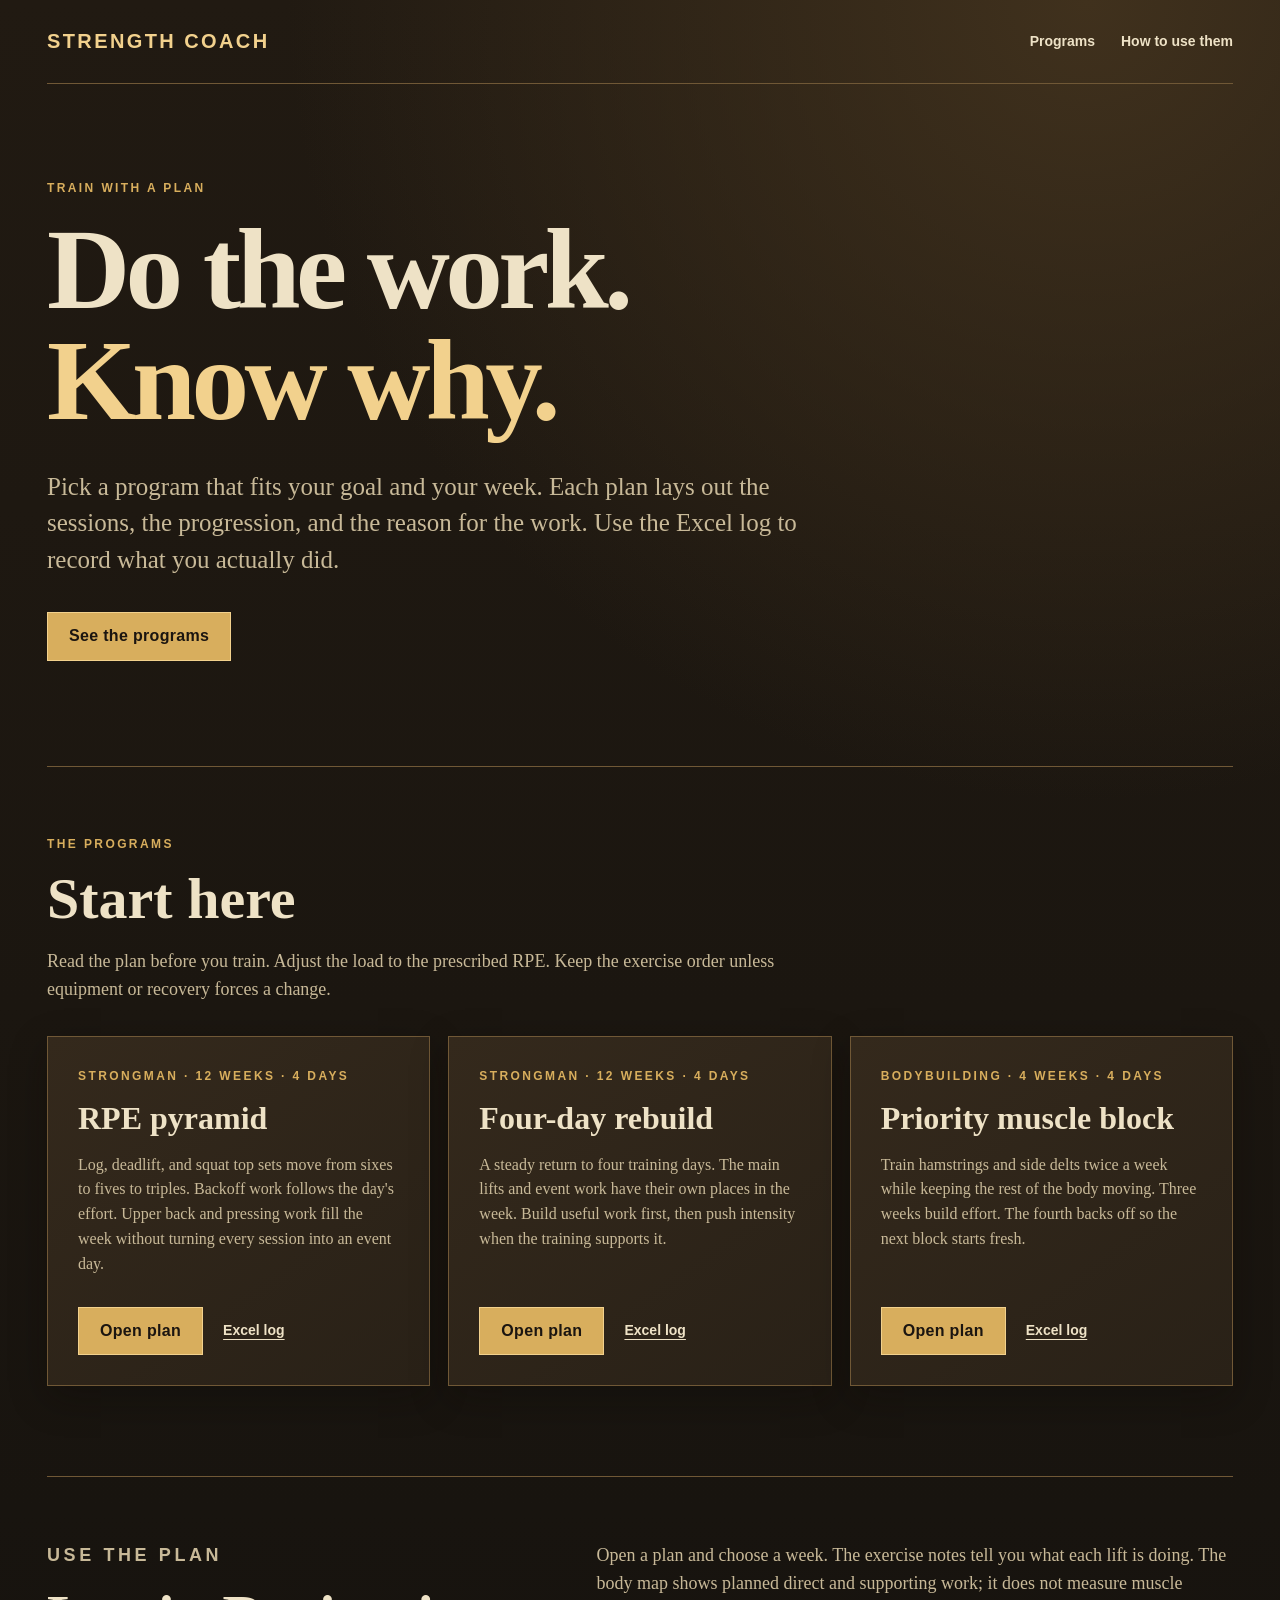
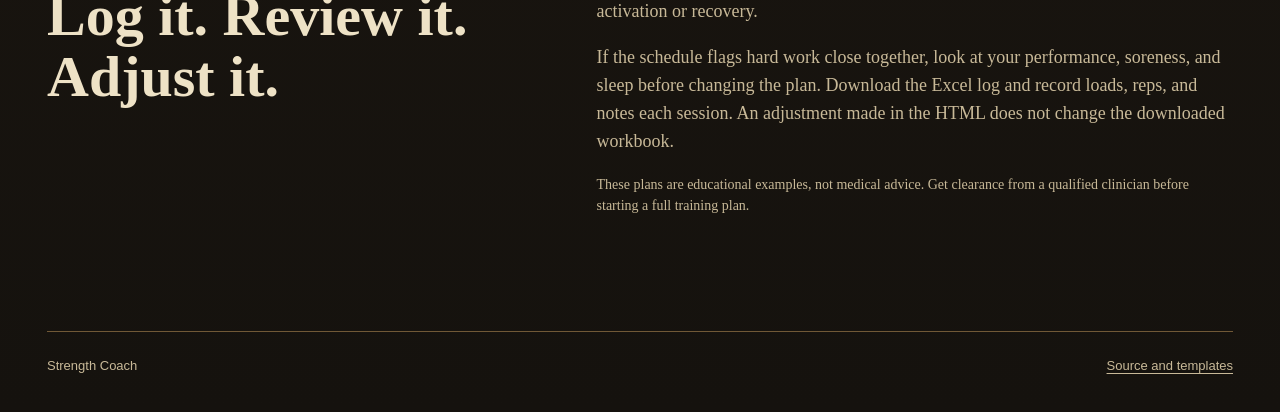
==== site/index.html @ 4dc1a94c "Build interactive training plans and simplify program site" ====
<!doctype html>
<html lang="en">
<head>
  <meta charset="utf-8">
  <meta name="viewport" content="width=device-width, initial-scale=1">
  <meta name="description" content="Complete strength training plans with weekly sessions, exercise notes, muscle work, and Excel logs.">
  <meta name="theme-color" content="#1b1510">
  <title>Strength Coach | Training Plans</title>
  <link rel="stylesheet" href="styles.css">
</head>
<body>
  <div class="page">
    <header class="topbar">
      <a class="brand" href="#top">Strength Coach</a>
      <nav aria-label="Primary"><a href="#programs">Programs</a><a href="#using">How to use them</a></nav>
    </header>
    <main id="top">
      <section class="hero" aria-labelledby="page-title">
        <p class="eyebrow">TRAIN WITH A PLAN</p>
        <h1 id="page-title">Do the work.<br><em>Know why.</em></h1>
        <p class="lead">Pick a program that fits your goal and your week. Each plan lays out the sessions, the progression, and the reason for the work. Use the Excel log to record what you actually did.</p>
        <a class="button" href="#programs">See the programs</a>
      </section>
      <section id="programs" class="programs" aria-labelledby="programs-title">
        <div class="section-heading"><p class="eyebrow">THE PROGRAMS</p><h2 id="programs-title">Start here</h2><p>Read the plan before you train. Adjust the load to the prescribed RPE. Keep the exercise order unless equipment or recovery forces a change.</p></div>
        <div class="cards">
          <article class="card"><p class="card-type">STRONGMAN · 12 WEEKS · 4 DAYS</p><h3>RPE pyramid</h3><p>Log, deadlift, and squat top sets move from sixes to fives to triples. Backoff work follows the day's effort. Upper back and pressing work fill the week without turning every session into an event day.</p><div class="card-links"><a class="button" href="plans/strongman-rpe-pyramid.html">Open plan</a><a class="text-link" href="assets/generated-programs/12_week_strongman_4_day_rpe_pyramid_program.xlsx" download>Excel log</a></div></article>
          <article class="card"><p class="card-type">STRONGMAN · 12 WEEKS · 4 DAYS</p><h3>Four-day rebuild</h3><p>A steady return to four training days. The main lifts and event work have their own places in the week. Build useful work first, then push intensity when the training supports it.</p><div class="card-links"><a class="button" href="plans/strongman-rebuild.html">Open plan</a><a class="text-link" href="assets/generated-programs/12_week_strongman_program.xlsx" download>Excel log</a></div></article>
          <article class="card"><p class="card-type">BODYBUILDING · 4 WEEKS · 4 DAYS</p><h3>Priority muscle block</h3><p>Train hamstrings and side delts twice a week while keeping the rest of the body moving. Three weeks build effort. The fourth backs off so the next block starts fresh.</p><div class="card-links"><a class="button" href="plans/bodybuilding-priority-block.html">Open plan</a><a class="text-link" href="assets/generated-programs/bodybuilding-priority-block.xlsx" download>Excel log</a></div></article>
        </div>
      </section>
      <section id="using" class="using" aria-labelledby="using-title"><div><p class="eyebrow">USE THE PLAN</p><h2 id="using-title">Log it. Review it. Adjust it.</h2></div><div><p>Open a plan and choose a week. The exercise notes tell you what each lift is doing. The body map shows planned direct and supporting work; it does not measure muscle activation or recovery.</p><p>If the schedule flags hard work close together, look at your performance, soreness, and sleep before changing the plan. Download the Excel log and record loads, reps, and notes each session. An adjustment made in the HTML does not change the downloaded workbook.</p><p class="fine">These plans are educational examples, not medical advice. Get clearance from a qualified clinician before starting a full training plan.</p></div></section>
    </main>
    <footer><span>Strength Coach</span><a href="https://github.com/ryeceps/strength-coach">Source and templates</a></footer>
  </div>
</body>
</html>
---- site/styles.css ----
:root{color-scheme:dark;--bg:#1b1510;--panel:#292117;--panel2:#34291c;--line:#705836;--ink:#eee2c6;--muted:#c8b998;--gold:#d8ae5d;--goldbright:#f2d18d}*{box-sizing:border-box}html{scroll-behavior:smooth}body{margin:0;background:radial-gradient(circle at 85% 0,#40311d 0,transparent 35%),linear-gradient(180deg,#211a12,#15120e);color:var(--ink);font:16px/1.55 Georgia,serif}a{color:inherit}a:focus-visible{outline:3px solid var(--goldbright);outline-offset:4px}.page{max-width:1250px;margin:auto;padding:0 32px}.topbar{display:flex;justify-content:space-between;align-items:center;gap:24px;padding:26px 0;border-bottom:1px solid var(--line)}.brand,.eyebrow,.card-type,.button,.text-link,nav,footer{font-family:Arial,sans-serif}.brand{font-size:20px;letter-spacing:.12em;text-decoration:none;text-transform:uppercase;font-weight:800;color:var(--goldbright)}nav{display:flex;gap:26px;font-size:14px;font-weight:700}nav a{text-decoration:none}nav a:hover,.text-link:hover,footer a:hover{color:var(--goldbright)}.hero{padding:95px 0 105px;max-width:850px}.eyebrow,.card-type{margin:0 0 16px;color:var(--gold);font-weight:800;font-size:12px;letter-spacing:.2em}.hero h1{font-size:clamp(58px,9vw,116px);line-height:.97;letter-spacing:-.04em;margin:0 0 32px;font-weight:700}.hero h1 em{font-style:normal;color:var(--goldbright)}.lead{font-size:clamp(19px,2vw,25px);line-height:1.45;max-width:760px;margin:0 0 34px;color:var(--muted)}.button{display:inline-flex;align-items:center;justify-content:center;min-height:48px;padding:11px 21px;background:var(--gold);border:1px solid var(--goldbright);color:#1b1510;text-decoration:none;font-weight:800;letter-spacing:.02em}.button:hover{background:var(--goldbright)}.programs{padding:68px 0 90px;border-top:1px solid var(--line)}.section-heading{max-width:760px;margin-bottom:32px}.section-heading h2,.using h2{font-size:clamp(36px,5vw,58px);line-height:1.05;margin:0 0 18px}.section-heading>p:last-child,.using p{color:var(--muted);font-size:18px}.cards{display:grid;grid-template-columns:repeat(3,minmax(0,1fr));gap:18px}.card{min-width:0;display:flex;flex-direction:column;padding:30px;background:linear-gradient(145deg,var(--panel2),var(--panel));border:1px solid var(--line);box-shadow:0 12px 35px #0b090755}.card h3{font-size:32px;line-height:1.1;margin:0 0 16px}.card>p:not(.card-type){color:var(--muted);margin:0 0 30px;flex:1}.card-links{display:flex;align-items:center;flex-wrap:wrap;gap:20px}.text-link{font-size:14px;font-weight:800;text-underline-offset:4px}.using{display:grid;grid-template-columns:1fr 1.3fr;gap:60px;padding:65px 0 100px;border-top:1px solid var(--line)}.using p:first-child{margin-top:0}.using .fine{font-size:14px}footer{display:flex;justify-content:space-between;gap:20px;padding:24px 0 36px;border-top:1px solid var(--line);color:var(--muted);font-size:13px}footer a{text-underline-offset:3px}@media(max-width:900px){.cards{grid-template-columns:1fr}.card{min-height:0}.using{grid-template-columns:1fr;gap:12px}.hero{padding:75px 0 82px}}@media(max-width:560px){.page{padding:0 18px}.topbar{padding:20px 0}.brand{font-size:15px}nav{gap:12px;font-size:12px}.hero{padding:70px 0}.hero h1{font-size:clamp(52px,13vw,72px)}.lead{font-size:18px}.programs{padding:54px 0}.card{padding:24px}.card h3{font-size:28px}.using{padding:55px 0 75px}footer{flex-direction:column}}
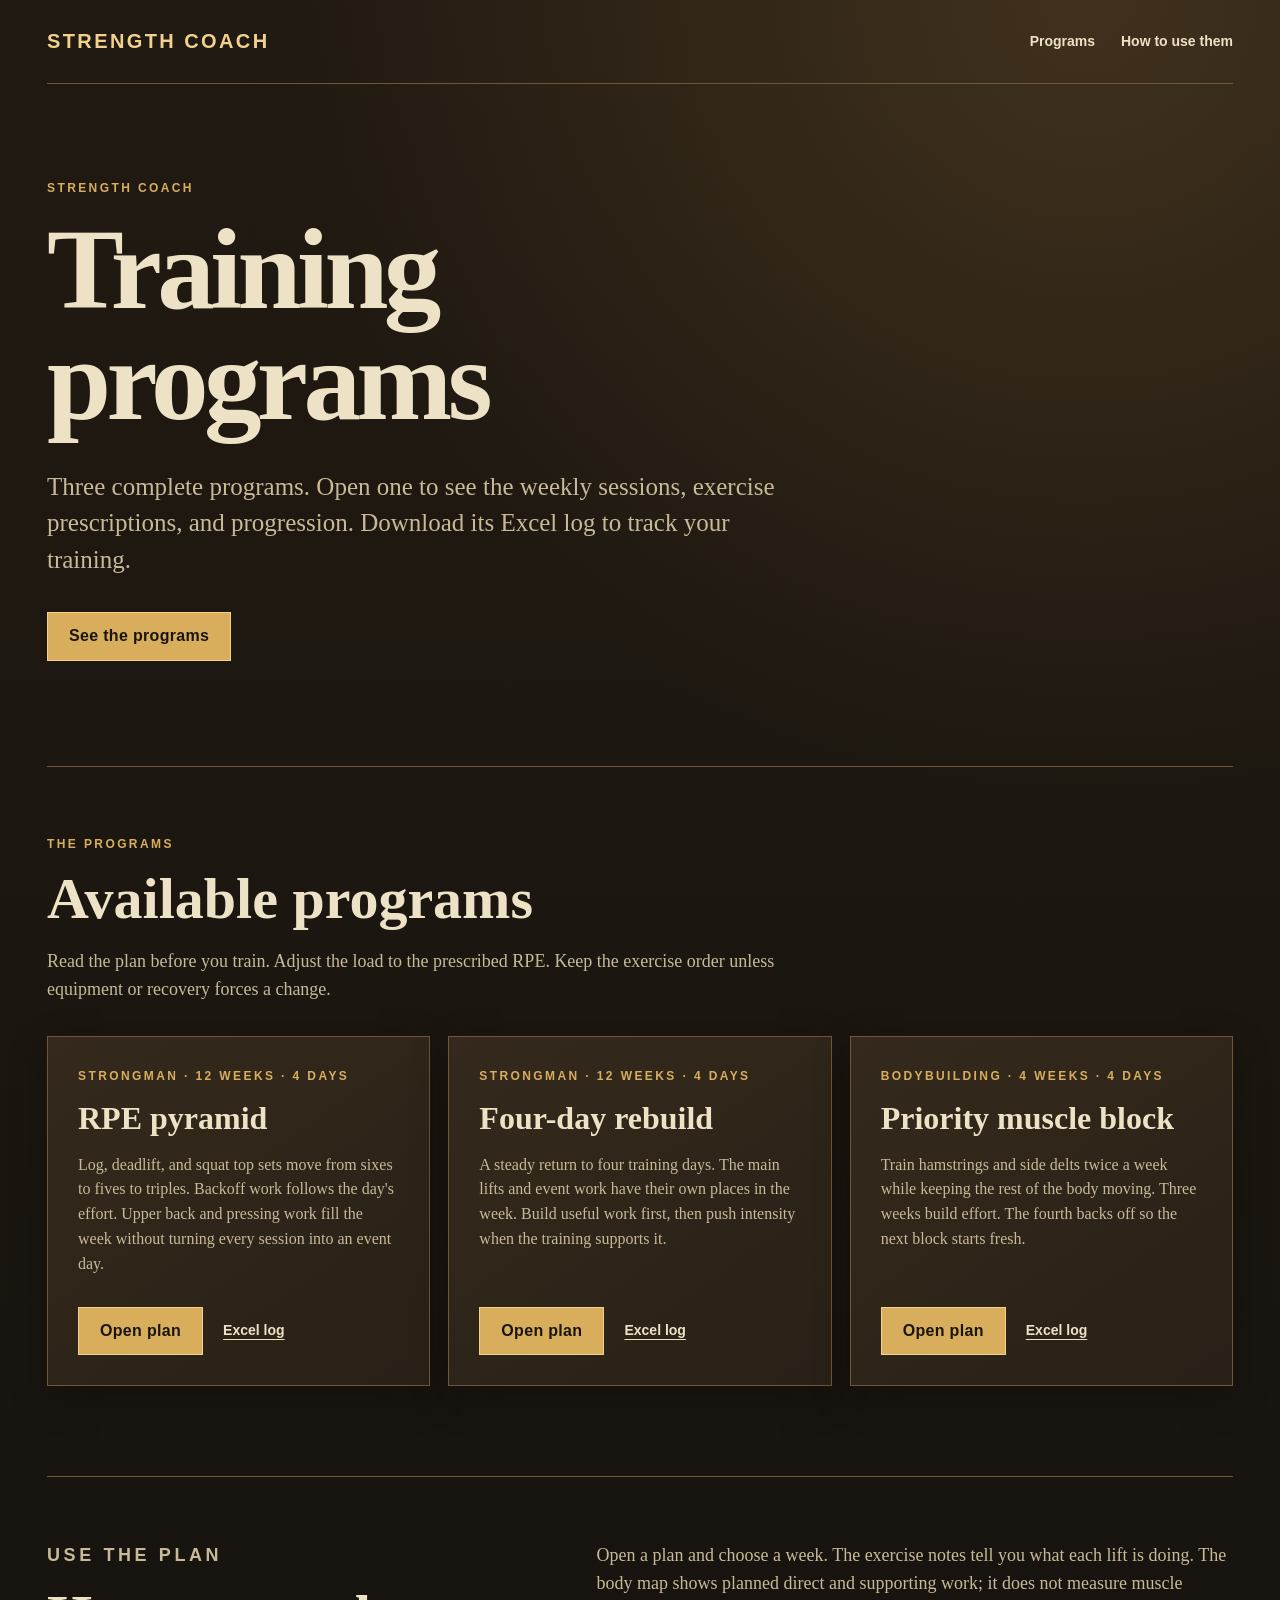
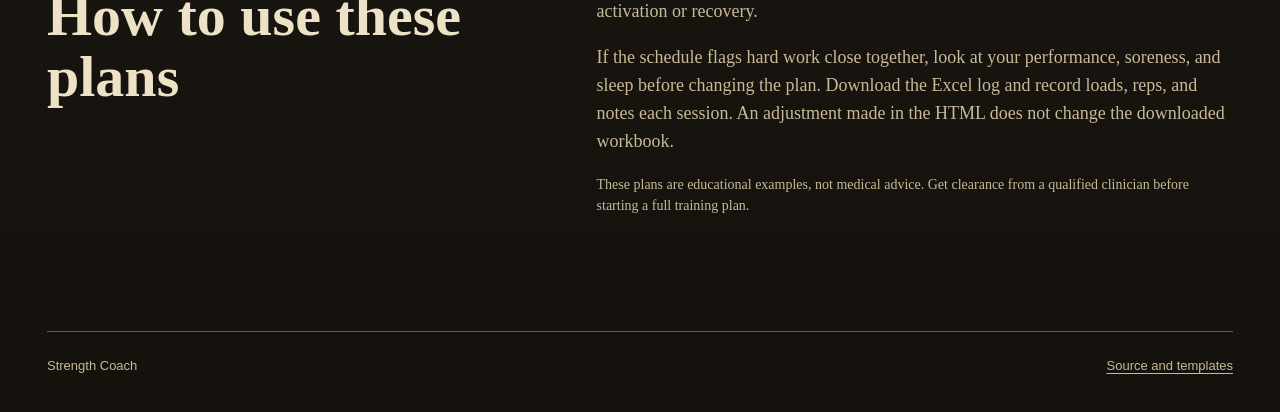
==== commit 5860d786: "Use plain headings on program library" ====
--- a/site/index.html
+++ b/site/index.html
@@ -16,20 +16,20 @@
     </header>
     <main id="top">
       <section class="hero" aria-labelledby="page-title">
-        <p class="eyebrow">TRAIN WITH A PLAN</p>
-        <h1 id="page-title">Do the work.<br><em>Know why.</em></h1>
-        <p class="lead">Pick a program that fits your goal and your week. Each plan lays out the sessions, the progression, and the reason for the work. Use the Excel log to record what you actually did.</p>
+        <p class="eyebrow">STRENGTH COACH</p>
+        <h1 id="page-title">Training programs</h1>
+        <p class="lead">Three complete programs. Open one to see the weekly sessions, exercise prescriptions, and progression. Download its Excel log to track your training.</p>
         <a class="button" href="#programs">See the programs</a>
       </section>
       <section id="programs" class="programs" aria-labelledby="programs-title">
-        <div class="section-heading"><p class="eyebrow">THE PROGRAMS</p><h2 id="programs-title">Start here</h2><p>Read the plan before you train. Adjust the load to the prescribed RPE. Keep the exercise order unless equipment or recovery forces a change.</p></div>
+        <div class="section-heading"><p class="eyebrow">THE PROGRAMS</p><h2 id="programs-title">Available programs</h2><p>Read the plan before you train. Adjust the load to the prescribed RPE. Keep the exercise order unless equipment or recovery forces a change.</p></div>
         <div class="cards">
           <article class="card"><p class="card-type">STRONGMAN · 12 WEEKS · 4 DAYS</p><h3>RPE pyramid</h3><p>Log, deadlift, and squat top sets move from sixes to fives to triples. Backoff work follows the day's effort. Upper back and pressing work fill the week without turning every session into an event day.</p><div class="card-links"><a class="button" href="plans/strongman-rpe-pyramid.html">Open plan</a><a class="text-link" href="assets/generated-programs/12_week_strongman_4_day_rpe_pyramid_program.xlsx" download>Excel log</a></div></article>
           <article class="card"><p class="card-type">STRONGMAN · 12 WEEKS · 4 DAYS</p><h3>Four-day rebuild</h3><p>A steady return to four training days. The main lifts and event work have their own places in the week. Build useful work first, then push intensity when the training supports it.</p><div class="card-links"><a class="button" href="plans/strongman-rebuild.html">Open plan</a><a class="text-link" href="assets/generated-programs/12_week_strongman_program.xlsx" download>Excel log</a></div></article>
           <article class="card"><p class="card-type">BODYBUILDING · 4 WEEKS · 4 DAYS</p><h3>Priority muscle block</h3><p>Train hamstrings and side delts twice a week while keeping the rest of the body moving. Three weeks build effort. The fourth backs off so the next block starts fresh.</p><div class="card-links"><a class="button" href="plans/bodybuilding-priority-block.html">Open plan</a><a class="text-link" href="assets/generated-programs/bodybuilding-priority-block.xlsx" download>Excel log</a></div></article>
         </div>
       </section>
-      <section id="using" class="using" aria-labelledby="using-title"><div><p class="eyebrow">USE THE PLAN</p><h2 id="using-title">Log it. Review it. Adjust it.</h2></div><div><p>Open a plan and choose a week. The exercise notes tell you what each lift is doing. The body map shows planned direct and supporting work; it does not measure muscle activation or recovery.</p><p>If the schedule flags hard work close together, look at your performance, soreness, and sleep before changing the plan. Download the Excel log and record loads, reps, and notes each session. An adjustment made in the HTML does not change the downloaded workbook.</p><p class="fine">These plans are educational examples, not medical advice. Get clearance from a qualified clinician before starting a full training plan.</p></div></section>
+      <section id="using" class="using" aria-labelledby="using-title"><div><p class="eyebrow">USE THE PLAN</p><h2 id="using-title">How to use these plans</h2></div><div><p>Open a plan and choose a week. The exercise notes tell you what each lift is doing. The body map shows planned direct and supporting work; it does not measure muscle activation or recovery.</p><p>If the schedule flags hard work close together, look at your performance, soreness, and sleep before changing the plan. Download the Excel log and record loads, reps, and notes each session. An adjustment made in the HTML does not change the downloaded workbook.</p><p class="fine">These plans are educational examples, not medical advice. Get clearance from a qualified clinician before starting a full training plan.</p></div></section>
     </main>
     <footer><span>Strength Coach</span><a href="https://github.com/ryeceps/strength-coach">Source and templates</a></footer>
   </div>
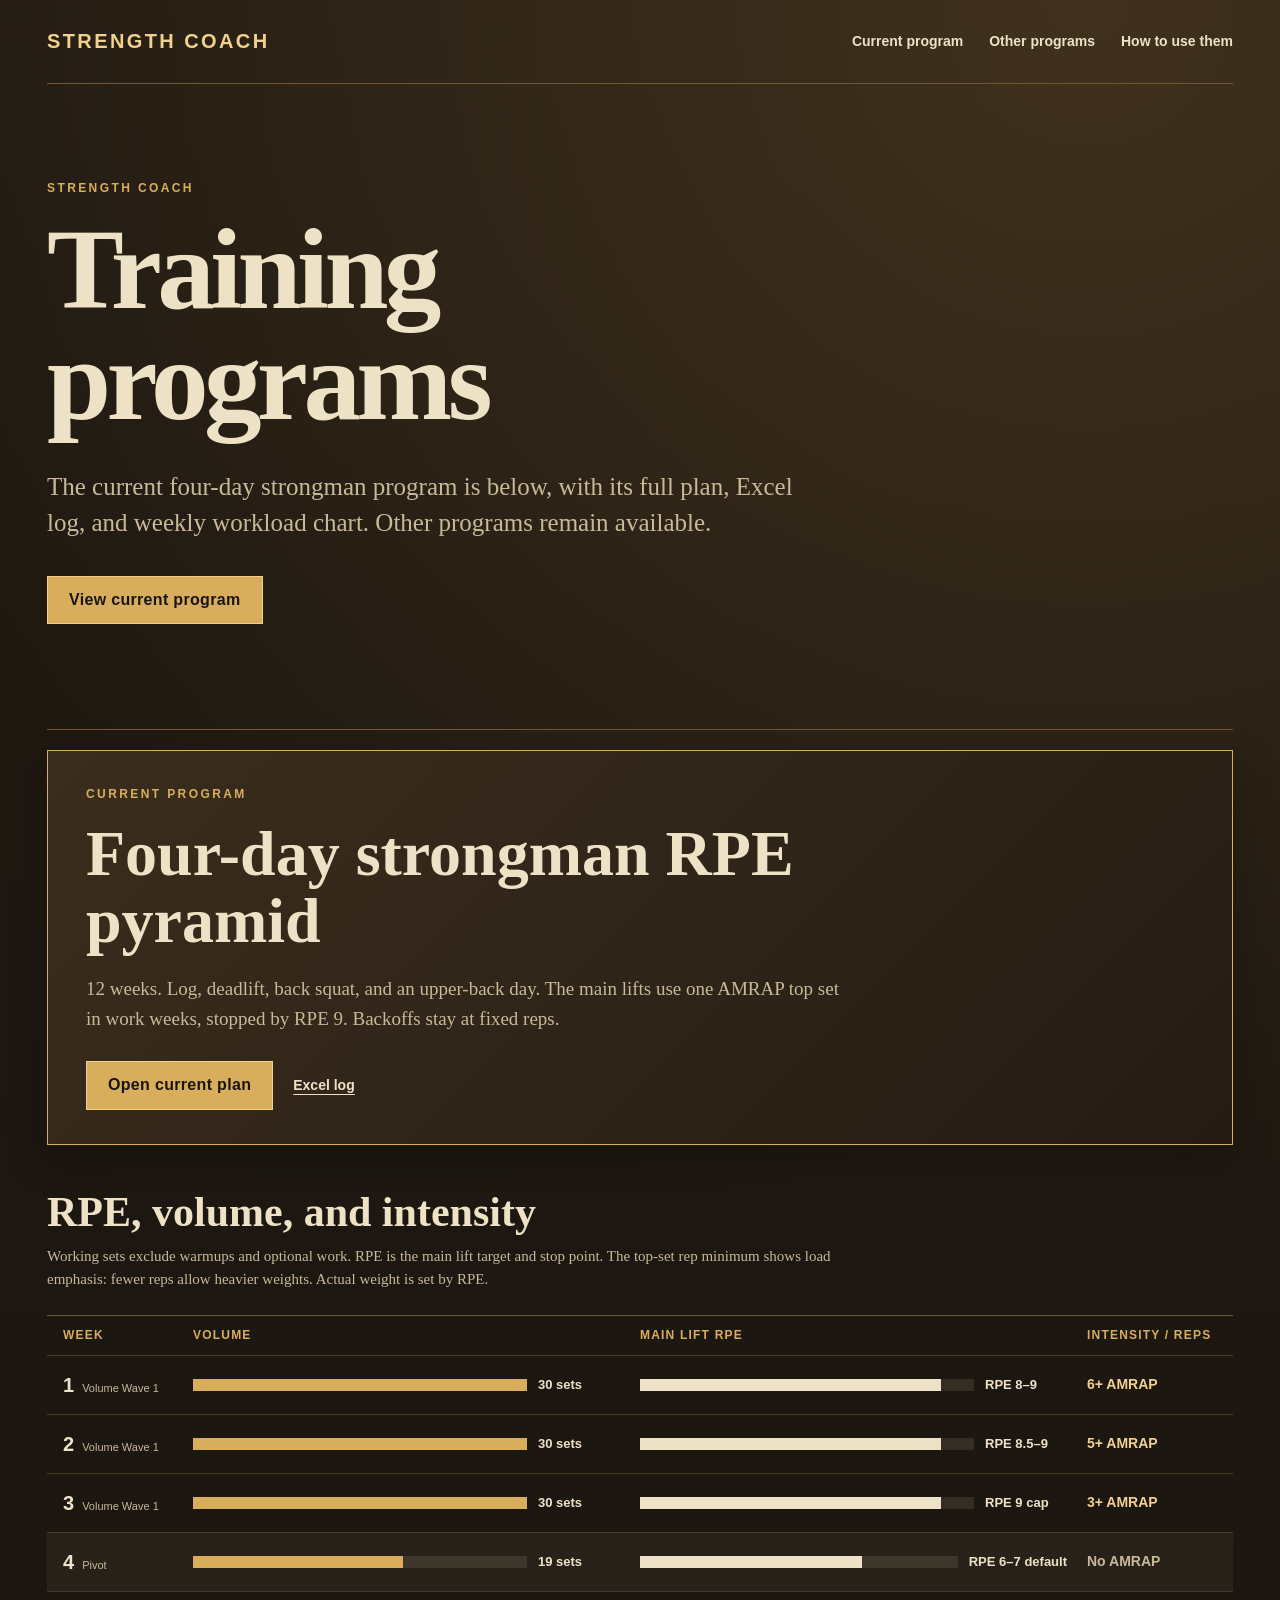
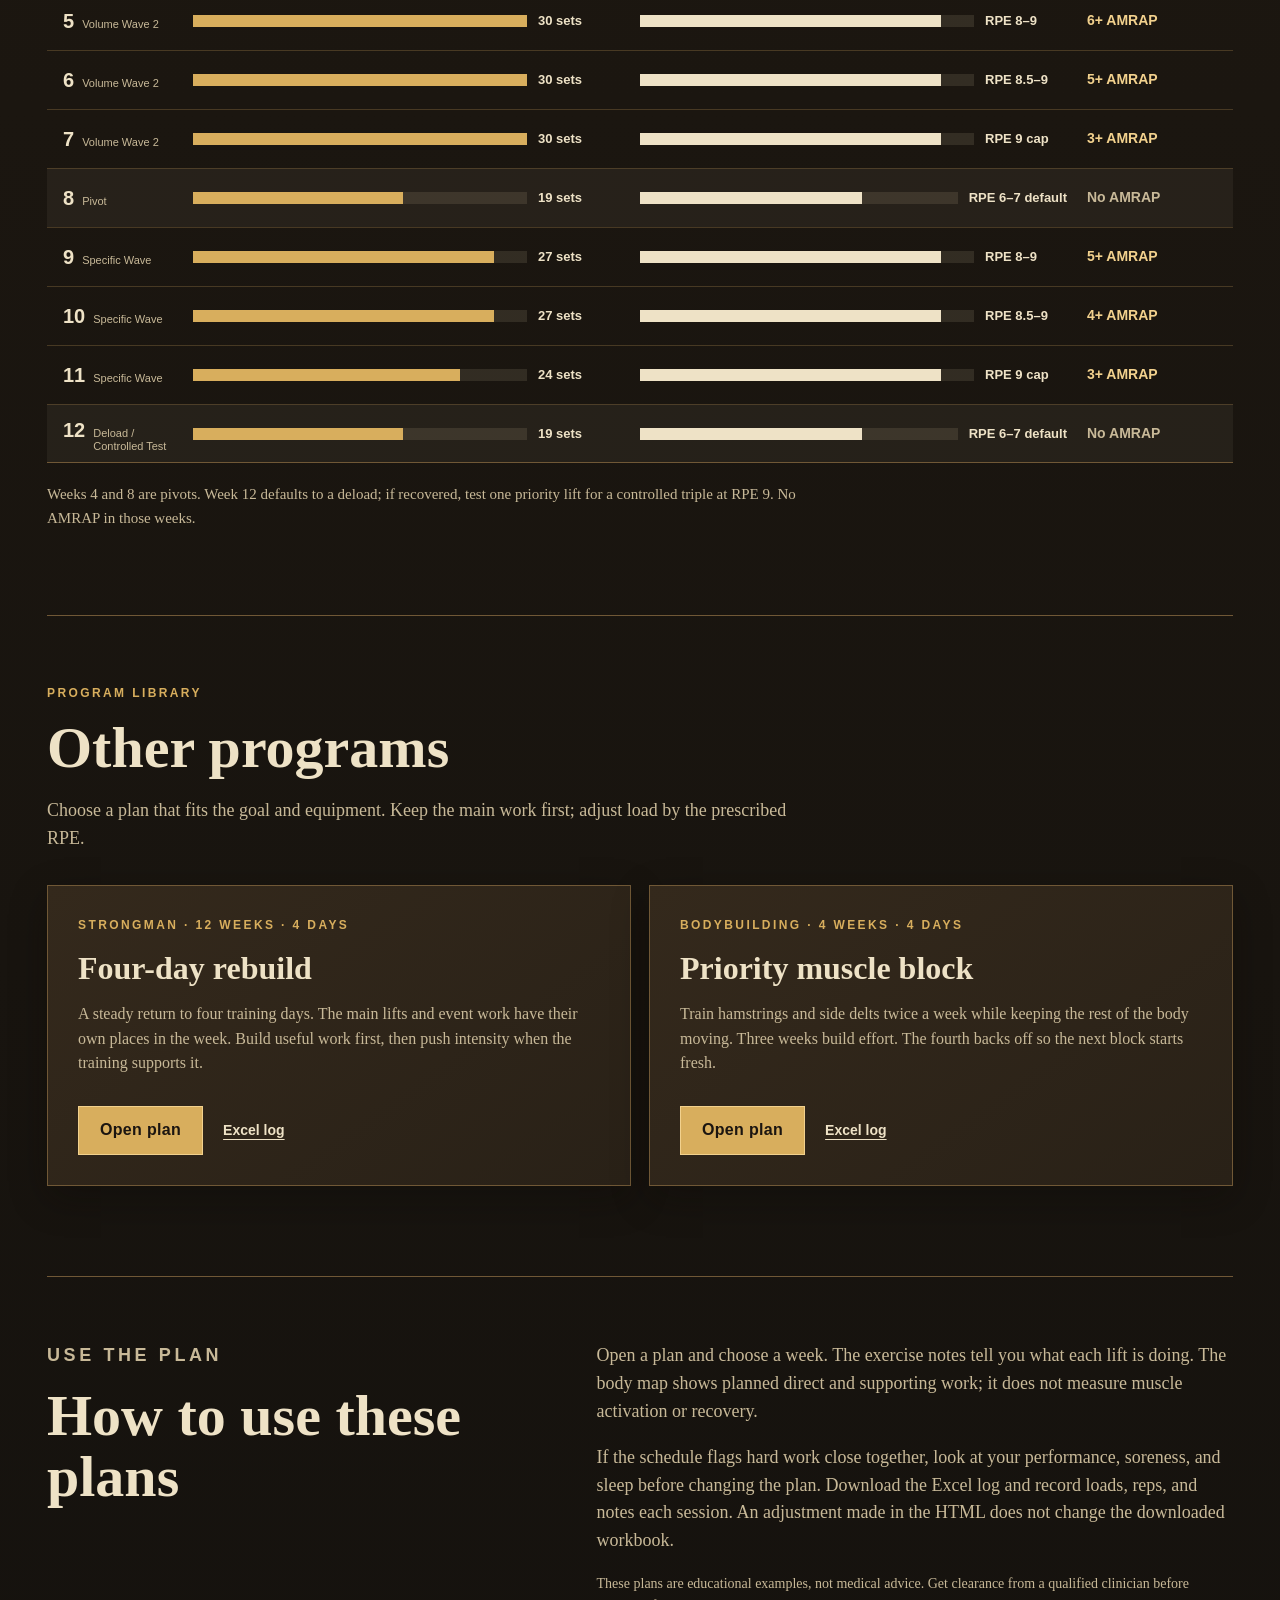
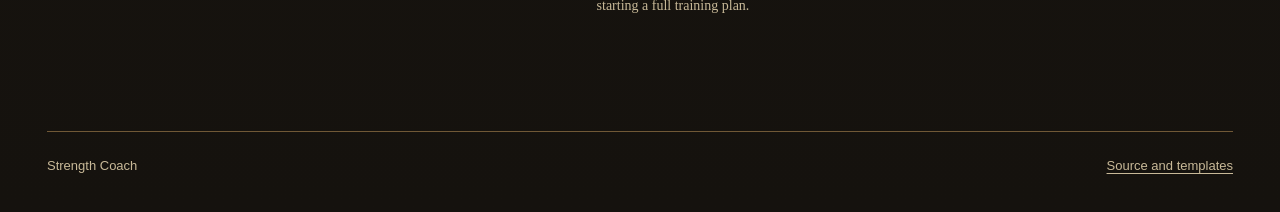
==== commit ef75dcc5: "Feature current AMRAP strongman plan on Pages" ====
--- a/site/index.html
+++ b/site/index.html
@@ -12,19 +12,35 @@
   <div class="page">
     <header class="topbar">
       <a class="brand" href="#top">Strength Coach</a>
-      <nav aria-label="Primary"><a href="#programs">Programs</a><a href="#using">How to use them</a></nav>
+      <nav aria-label="Primary"><a href="#current-program">Current program</a><a href="#programs">Other programs</a><a href="#using">How to use them</a></nav>
     </header>
     <main id="top">
       <section class="hero" aria-labelledby="page-title">
         <p class="eyebrow">STRENGTH COACH</p>
         <h1 id="page-title">Training programs</h1>
-        <p class="lead">Three complete programs. Open one to see the weekly sessions, exercise prescriptions, and progression. Download its Excel log to track your training.</p>
-        <a class="button" href="#programs">See the programs</a>
+        <p class="lead">The current four-day strongman program is below, with its full plan, Excel log, and weekly workload chart. Other programs remain available.</p>
+        <a class="button" href="#current-program">View current program</a>
+      </section>
+      <section id="current-program" class="current" aria-labelledby="current-title">
+        <div class="current-heading"><div><p class="eyebrow">CURRENT PROGRAM</p><h2 id="current-title">Four-day strongman RPE pyramid</h2><p>12 weeks. Log, deadlift, back squat, and an upper-back day. The main lifts use one AMRAP top set in work weeks, stopped by RPE 9. Backoffs stay at fixed reps.</p><div class="card-links"><a class="button" href="plans/current-strongman-rpe-pyramid.html">Open current plan</a><a class="text-link" href="assets/generated-programs/current-strongman-rpe-pyramid.xlsx" download>Excel log</a></div></div></div>
+        <div class="chart" aria-labelledby="chart-title"><h3 id="chart-title">RPE, volume, and intensity</h3><p class="chart-note">Working sets exclude warmups and optional work. RPE is the main lift target and stop point. The top-set rep minimum shows load emphasis: fewer reps allow heavier weights. Actual weight is set by RPE.</p><div class="chart-grid" role="table" aria-label="Twelve-week training volume, main-lift RPE, and top-set rep targets"><div class="chart-header" role="row"><span role="columnheader">Week</span><span role="columnheader">Volume</span><span role="columnheader">Main lift RPE</span><span role="columnheader">Intensity / reps</span></div>
+<div class="chart-row" role="row"><span class="chart-week" role="cell"><b>1</b><small>Volume Wave 1</small></span><span class="chart-measure" role="cell"><span class="chart-bar"><span style="width:100%"></span></span><b>30 sets</b></span><span class="chart-measure" role="cell"><span class="chart-bar chart-bar--rpe"><span style="width:90%"></span></span><b>RPE 8–9</b></span><span class="chart-reps" role="cell">6+ AMRAP</span></div>
+<div class="chart-row" role="row"><span class="chart-week" role="cell"><b>2</b><small>Volume Wave 1</small></span><span class="chart-measure" role="cell"><span class="chart-bar"><span style="width:100%"></span></span><b>30 sets</b></span><span class="chart-measure" role="cell"><span class="chart-bar chart-bar--rpe"><span style="width:90%"></span></span><b>RPE 8.5–9</b></span><span class="chart-reps" role="cell">5+ AMRAP</span></div>
+<div class="chart-row" role="row"><span class="chart-week" role="cell"><b>3</b><small>Volume Wave 1</small></span><span class="chart-measure" role="cell"><span class="chart-bar"><span style="width:100%"></span></span><b>30 sets</b></span><span class="chart-measure" role="cell"><span class="chart-bar chart-bar--rpe"><span style="width:90%"></span></span><b>RPE 9 cap</b></span><span class="chart-reps" role="cell">3+ AMRAP</span></div>
+<div class="chart-row chart-row--easy" role="row"><span class="chart-week" role="cell"><b>4</b><small>Pivot</small></span><span class="chart-measure" role="cell"><span class="chart-bar"><span style="width:63%"></span></span><b>19 sets</b></span><span class="chart-measure" role="cell"><span class="chart-bar chart-bar--rpe"><span style="width:70%"></span></span><b>RPE 6–7 default</b></span><span class="chart-reps" role="cell">No AMRAP</span></div>
+<div class="chart-row" role="row"><span class="chart-week" role="cell"><b>5</b><small>Volume Wave 2</small></span><span class="chart-measure" role="cell"><span class="chart-bar"><span style="width:100%"></span></span><b>30 sets</b></span><span class="chart-measure" role="cell"><span class="chart-bar chart-bar--rpe"><span style="width:90%"></span></span><b>RPE 8–9</b></span><span class="chart-reps" role="cell">6+ AMRAP</span></div>
+<div class="chart-row" role="row"><span class="chart-week" role="cell"><b>6</b><small>Volume Wave 2</small></span><span class="chart-measure" role="cell"><span class="chart-bar"><span style="width:100%"></span></span><b>30 sets</b></span><span class="chart-measure" role="cell"><span class="chart-bar chart-bar--rpe"><span style="width:90%"></span></span><b>RPE 8.5–9</b></span><span class="chart-reps" role="cell">5+ AMRAP</span></div>
+<div class="chart-row" role="row"><span class="chart-week" role="cell"><b>7</b><small>Volume Wave 2</small></span><span class="chart-measure" role="cell"><span class="chart-bar"><span style="width:100%"></span></span><b>30 sets</b></span><span class="chart-measure" role="cell"><span class="chart-bar chart-bar--rpe"><span style="width:90%"></span></span><b>RPE 9 cap</b></span><span class="chart-reps" role="cell">3+ AMRAP</span></div>
+<div class="chart-row chart-row--easy" role="row"><span class="chart-week" role="cell"><b>8</b><small>Pivot</small></span><span class="chart-measure" role="cell"><span class="chart-bar"><span style="width:63%"></span></span><b>19 sets</b></span><span class="chart-measure" role="cell"><span class="chart-bar chart-bar--rpe"><span style="width:70%"></span></span><b>RPE 6–7 default</b></span><span class="chart-reps" role="cell">No AMRAP</span></div>
+<div class="chart-row" role="row"><span class="chart-week" role="cell"><b>9</b><small>Specific Wave</small></span><span class="chart-measure" role="cell"><span class="chart-bar"><span style="width:90%"></span></span><b>27 sets</b></span><span class="chart-measure" role="cell"><span class="chart-bar chart-bar--rpe"><span style="width:90%"></span></span><b>RPE 8–9</b></span><span class="chart-reps" role="cell">5+ AMRAP</span></div>
+<div class="chart-row" role="row"><span class="chart-week" role="cell"><b>10</b><small>Specific Wave</small></span><span class="chart-measure" role="cell"><span class="chart-bar"><span style="width:90%"></span></span><b>27 sets</b></span><span class="chart-measure" role="cell"><span class="chart-bar chart-bar--rpe"><span style="width:90%"></span></span><b>RPE 8.5–9</b></span><span class="chart-reps" role="cell">4+ AMRAP</span></div>
+<div class="chart-row" role="row"><span class="chart-week" role="cell"><b>11</b><small>Specific Wave</small></span><span class="chart-measure" role="cell"><span class="chart-bar"><span style="width:80%"></span></span><b>24 sets</b></span><span class="chart-measure" role="cell"><span class="chart-bar chart-bar--rpe"><span style="width:90%"></span></span><b>RPE 9 cap</b></span><span class="chart-reps" role="cell">3+ AMRAP</span></div>
+<div class="chart-row chart-row--easy" role="row"><span class="chart-week" role="cell"><b>12</b><small>Deload / Controlled Test</small></span><span class="chart-measure" role="cell"><span class="chart-bar"><span style="width:63%"></span></span><b>19 sets</b></span><span class="chart-measure" role="cell"><span class="chart-bar chart-bar--rpe"><span style="width:70%"></span></span><b>RPE 6–7 default</b></span><span class="chart-reps" role="cell">No AMRAP</span></div>
+        </div><p class="chart-note chart-note--end">Weeks 4 and 8 are pivots. Week 12 defaults to a deload; if recovered, test one priority lift for a controlled triple at RPE 9. No AMRAP in those weeks.</p></div>
       </section>
       <section id="programs" class="programs" aria-labelledby="programs-title">
-        <div class="section-heading"><p class="eyebrow">THE PROGRAMS</p><h2 id="programs-title">Available programs</h2><p>Read the plan before you train. Adjust the load to the prescribed RPE. Keep the exercise order unless equipment or recovery forces a change.</p></div>
+        <div class="section-heading"><p class="eyebrow">PROGRAM LIBRARY</p><h2 id="programs-title">Other programs</h2><p>Choose a plan that fits the goal and equipment. Keep the main work first; adjust load by the prescribed RPE.</p></div>
         <div class="cards">
-          <article class="card"><p class="card-type">STRONGMAN · 12 WEEKS · 4 DAYS</p><h3>RPE pyramid</h3><p>Log, deadlift, and squat top sets move from sixes to fives to triples. Backoff work follows the day's effort. Upper back and pressing work fill the week without turning every session into an event day.</p><div class="card-links"><a class="button" href="plans/strongman-rpe-pyramid.html">Open plan</a><a class="text-link" href="assets/generated-programs/12_week_strongman_4_day_rpe_pyramid_program.xlsx" download>Excel log</a></div></article>
           <article class="card"><p class="card-type">STRONGMAN · 12 WEEKS · 4 DAYS</p><h3>Four-day rebuild</h3><p>A steady return to four training days. The main lifts and event work have their own places in the week. Build useful work first, then push intensity when the training supports it.</p><div class="card-links"><a class="button" href="plans/strongman-rebuild.html">Open plan</a><a class="text-link" href="assets/generated-programs/12_week_strongman_program.xlsx" download>Excel log</a></div></article>
           <article class="card"><p class="card-type">BODYBUILDING · 4 WEEKS · 4 DAYS</p><h3>Priority muscle block</h3><p>Train hamstrings and side delts twice a week while keeping the rest of the body moving. Three weeks build effort. The fourth backs off so the next block starts fresh.</p><div class="card-links"><a class="button" href="plans/bodybuilding-priority-block.html">Open plan</a><a class="text-link" href="assets/generated-programs/bodybuilding-priority-block.xlsx" download>Excel log</a></div></article>
         </div>
--- a/site/styles.css
+++ b/site/styles.css
@@ -1 +1,31 @@
 :root{color-scheme:dark;--bg:#1b1510;--panel:#292117;--panel2:#34291c;--line:#705836;--ink:#eee2c6;--muted:#c8b998;--gold:#d8ae5d;--goldbright:#f2d18d}*{box-sizing:border-box}html{scroll-behavior:smooth}body{margin:0;background:radial-gradient(circle at 85% 0,#40311d 0,transparent 35%),linear-gradient(180deg,#211a12,#15120e);color:var(--ink);font:16px/1.55 Georgia,serif}a{color:inherit}a:focus-visible{outline:3px solid var(--goldbright);outline-offset:4px}.page{max-width:1250px;margin:auto;padding:0 32px}.topbar{display:flex;justify-content:space-between;align-items:center;gap:24px;padding:26px 0;border-bottom:1px solid var(--line)}.brand,.eyebrow,.card-type,.button,.text-link,nav,footer{font-family:Arial,sans-serif}.brand{font-size:20px;letter-spacing:.12em;text-decoration:none;text-transform:uppercase;font-weight:800;color:var(--goldbright)}nav{display:flex;gap:26px;font-size:14px;font-weight:700}nav a{text-decoration:none}nav a:hover,.text-link:hover,footer a:hover{color:var(--goldbright)}.hero{padding:95px 0 105px;max-width:850px}.eyebrow,.card-type{margin:0 0 16px;color:var(--gold);font-weight:800;font-size:12px;letter-spacing:.2em}.hero h1{font-size:clamp(58px,9vw,116px);line-height:.97;letter-spacing:-.04em;margin:0 0 32px;font-weight:700}.hero h1 em{font-style:normal;color:var(--goldbright)}.lead{font-size:clamp(19px,2vw,25px);line-height:1.45;max-width:760px;margin:0 0 34px;color:var(--muted)}.button{display:inline-flex;align-items:center;justify-content:center;min-height:48px;padding:11px 21px;background:var(--gold);border:1px solid var(--goldbright);color:#1b1510;text-decoration:none;font-weight:800;letter-spacing:.02em}.button:hover{background:var(--goldbright)}.programs{padding:68px 0 90px;border-top:1px solid var(--line)}.section-heading{max-width:760px;margin-bottom:32px}.section-heading h2,.using h2{font-size:clamp(36px,5vw,58px);line-height:1.05;margin:0 0 18px}.section-heading>p:last-child,.using p{color:var(--muted);font-size:18px}.cards{display:grid;grid-template-columns:repeat(3,minmax(0,1fr));gap:18px}.card{min-width:0;display:flex;flex-direction:column;padding:30px;background:linear-gradient(145deg,var(--panel2),var(--panel));border:1px solid var(--line);box-shadow:0 12px 35px #0b090755}.card h3{font-size:32px;line-height:1.1;margin:0 0 16px}.card>p:not(.card-type){color:var(--muted);margin:0 0 30px;flex:1}.card-links{display:flex;align-items:center;flex-wrap:wrap;gap:20px}.text-link{font-size:14px;font-weight:800;text-underline-offset:4px}.using{display:grid;grid-template-columns:1fr 1.3fr;gap:60px;padding:65px 0 100px;border-top:1px solid var(--line)}.using p:first-child{margin-top:0}.using .fine{font-size:14px}footer{display:flex;justify-content:space-between;gap:20px;padding:24px 0 36px;border-top:1px solid var(--line);color:var(--muted);font-size:13px}footer a{text-underline-offset:3px}@media(max-width:900px){.cards{grid-template-columns:1fr}.card{min-height:0}.using{grid-template-columns:1fr;gap:12px}.hero{padding:75px 0 82px}}@media(max-width:560px){.page{padding:0 18px}.topbar{padding:20px 0}.brand{font-size:15px}nav{gap:12px;font-size:12px}.hero{padding:70px 0}.hero h1{font-size:clamp(52px,13vw,72px)}.lead{font-size:18px}.programs{padding:54px 0}.card{padding:24px}.card h3{font-size:28px}.using{padding:55px 0 75px}footer{flex-direction:column}}
+
+/* Featured current program and weekly training chart */
+.current{padding:20px 0 85px;border-top:1px solid var(--line)}
+.current-heading{padding:34px 38px;margin:0 0 44px;background:linear-gradient(135deg,#3a2d1d,#241c14);border:1px solid var(--gold);box-shadow:0 14px 38px #0b090755}
+.current-heading h2{max-width:800px;font-size:clamp(38px,5vw,64px);line-height:1.05;margin:0 0 20px}
+.current-heading p:not(.eyebrow){max-width:760px;color:var(--muted);font-size:19px;margin:0 0 28px}
+.chart h3{font-size:clamp(28px,3.5vw,42px);line-height:1.1;margin:0 0 10px}
+.chart-note{font-size:15px;color:var(--muted);max-width:800px;margin:0 0 23px}
+.chart-note--end{margin:20px 0 0}
+.chart-grid{width:100%;border-top:1px solid var(--line)}
+.chart-header,.chart-row{display:grid;grid-template-columns:110px minmax(160px,1fr) minmax(160px,1fr) 130px;gap:20px;align-items:center}
+.chart-header{padding:12px 16px;color:var(--gold);font:700 12px/1.3 Arial,sans-serif;letter-spacing:.1em;text-transform:uppercase}
+.chart-row{min-height:59px;padding:8px 16px;border-top:1px solid #70583688;font-family:Arial,sans-serif;font-size:14px}
+.chart-row:last-child{border-bottom:1px solid var(--line)}
+.chart-row--easy{background:#c8b99812}
+.chart-week{display:flex;align-items:baseline;gap:8px}
+.chart-week b{font-size:20px;color:var(--ink)}
+.chart-week small{color:var(--muted);font-size:11px;line-height:1.2}
+.chart-measure{display:flex;align-items:center;gap:11px;min-width:0}
+.chart-measure b{min-width:82px;font-size:13px;font-weight:700;white-space:nowrap}
+.chart-bar{height:12px;flex:1;min-width:20px;background:#c8b99824}
+.chart-bar>span{display:block;height:100%;background:var(--gold)}
+.chart-bar--rpe>span{background:var(--ink)}
+.chart-reps{font-weight:700;color:var(--goldbright)}
+.chart-row--easy .chart-reps{color:var(--muted)}
+.cards{grid-template-columns:repeat(2,minmax(0,1fr))}
+@media(max-width:800px){.chart-header,.chart-row{grid-template-columns:75px minmax(95px,1fr) minmax(100px,1fr) 100px;gap:10px}.chart-measure{flex-direction:column;align-items:stretch;gap:4px}.chart-measure b{min-width:0}.chart-week{flex-direction:column;gap:0}}
+@media(max-width:620px){.current{padding-bottom:60px}.current-heading{padding:25px 22px;margin-bottom:34px}.current-heading p:not(.eyebrow){font-size:17px}.chart-header,.chart-row{grid-template-columns:38px minmax(65px,1fr) minmax(76px,1fr) minmax(76px,1fr);gap:7px;padding-left:3px;padding-right:3px}.chart-header{font-size:10px;letter-spacing:0}.chart-row{font-size:12px;min-height:67px}.chart-week b{font-size:17px}.chart-week small{font-size:10px}.chart-measure b{font-size:11px;white-space:normal}.chart-bar{height:9px}.chart-note{font-size:14px}}
+@media(max-width:900px){.cards{grid-template-columns:1fr}}
+@media(max-width:800px){.chart-measure .chart-bar{flex:none;width:100%;height:9px}}
